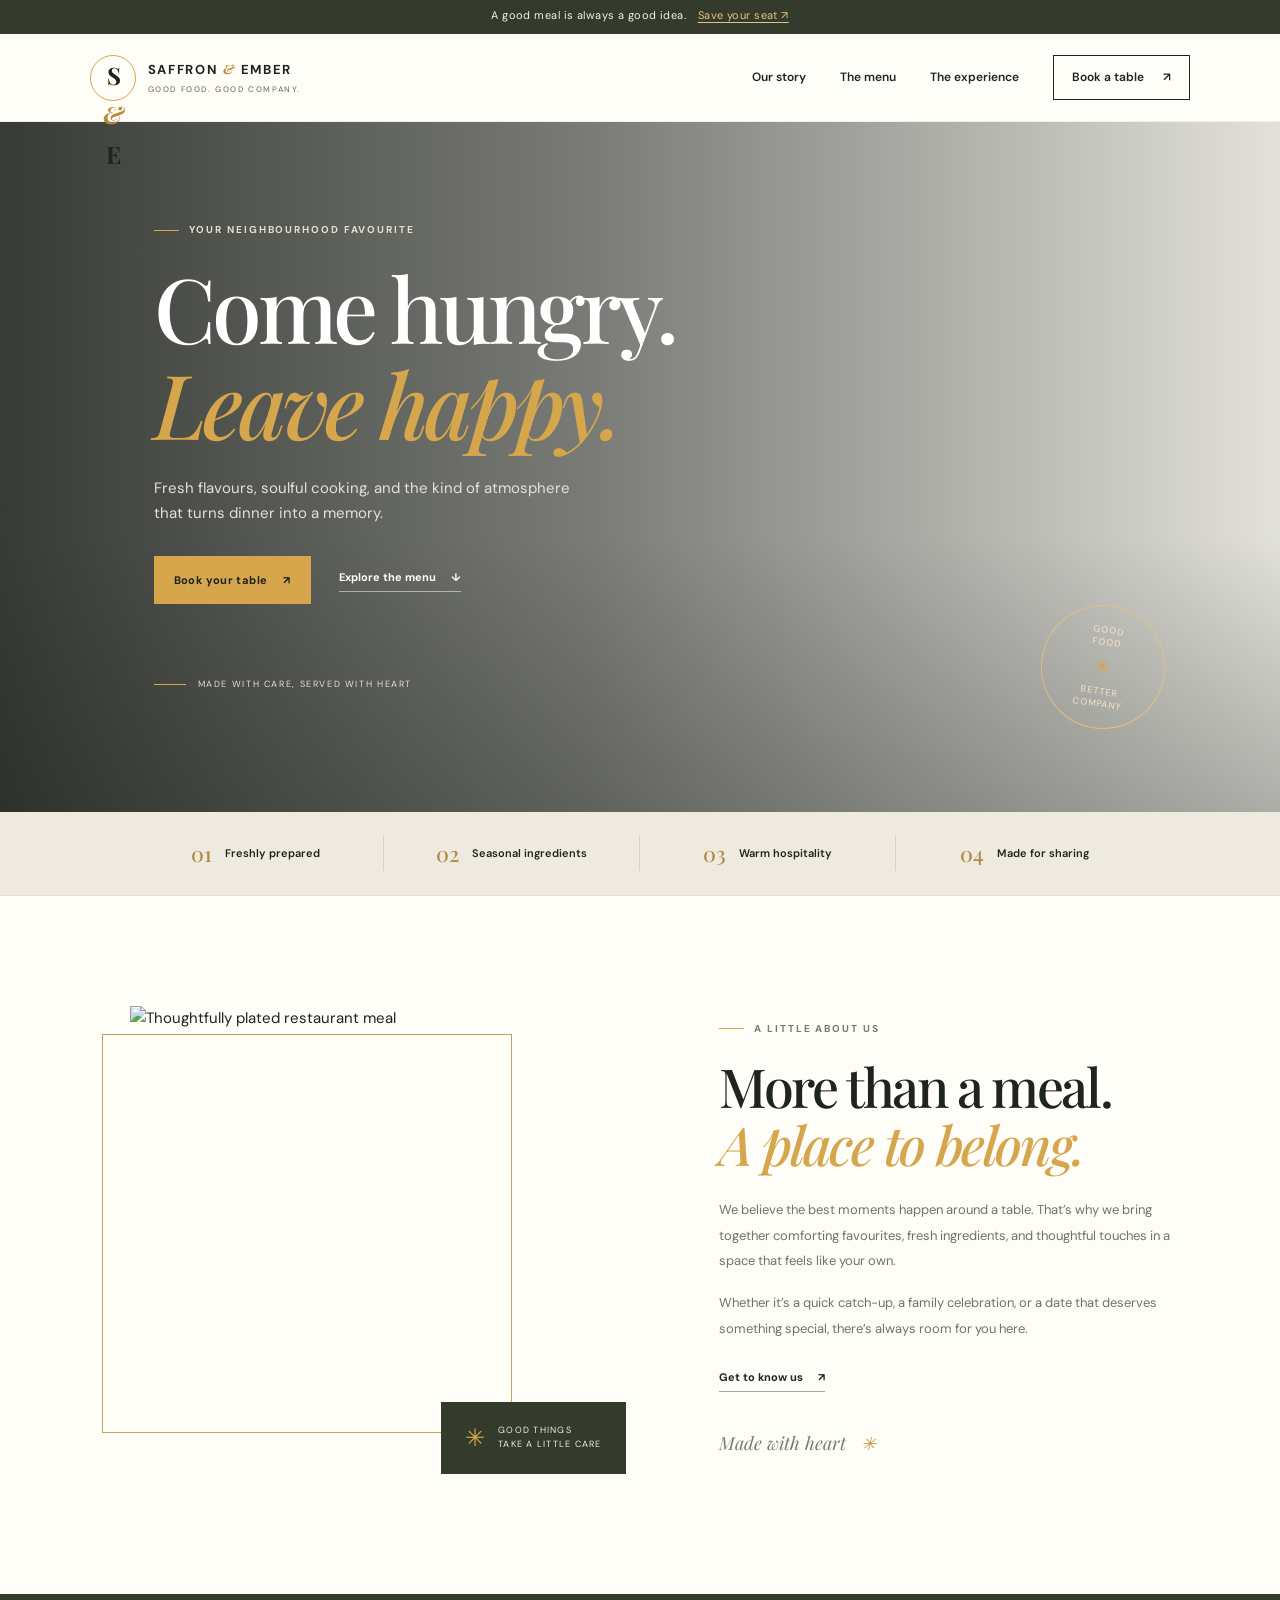
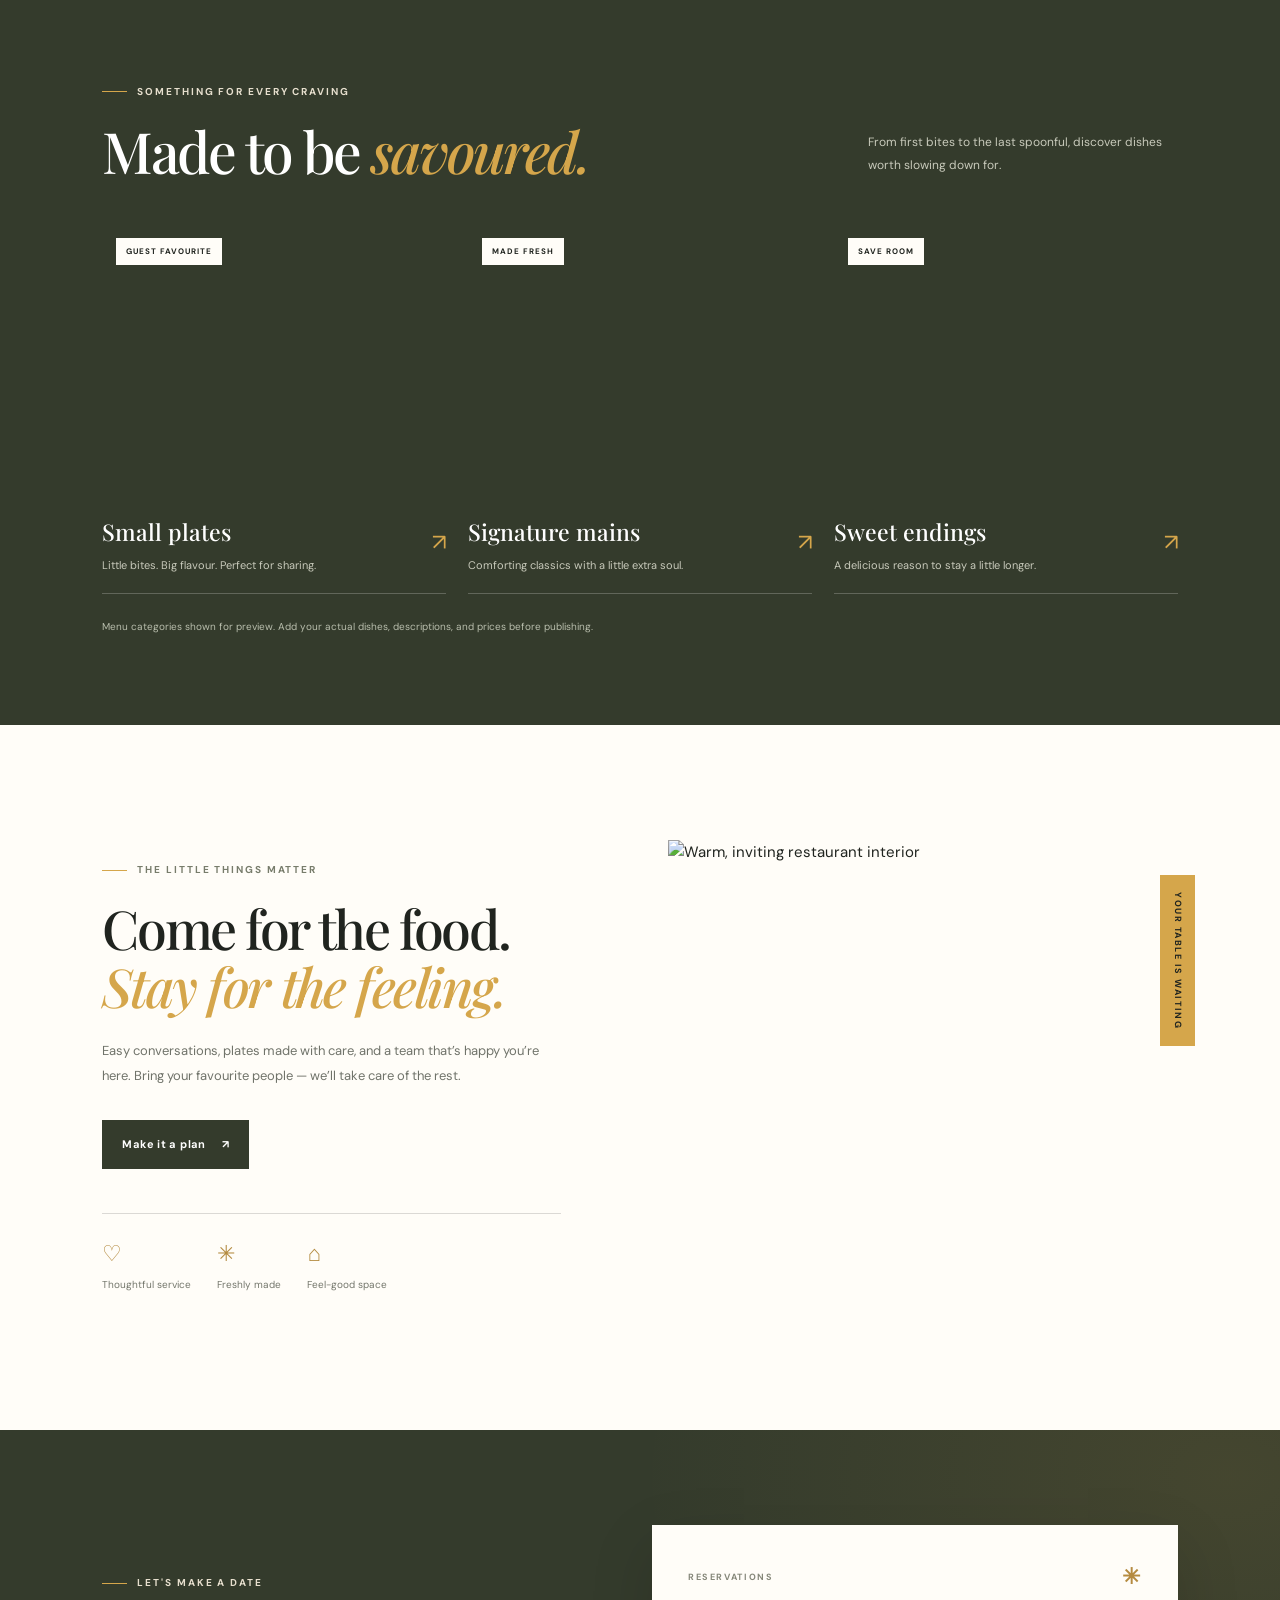
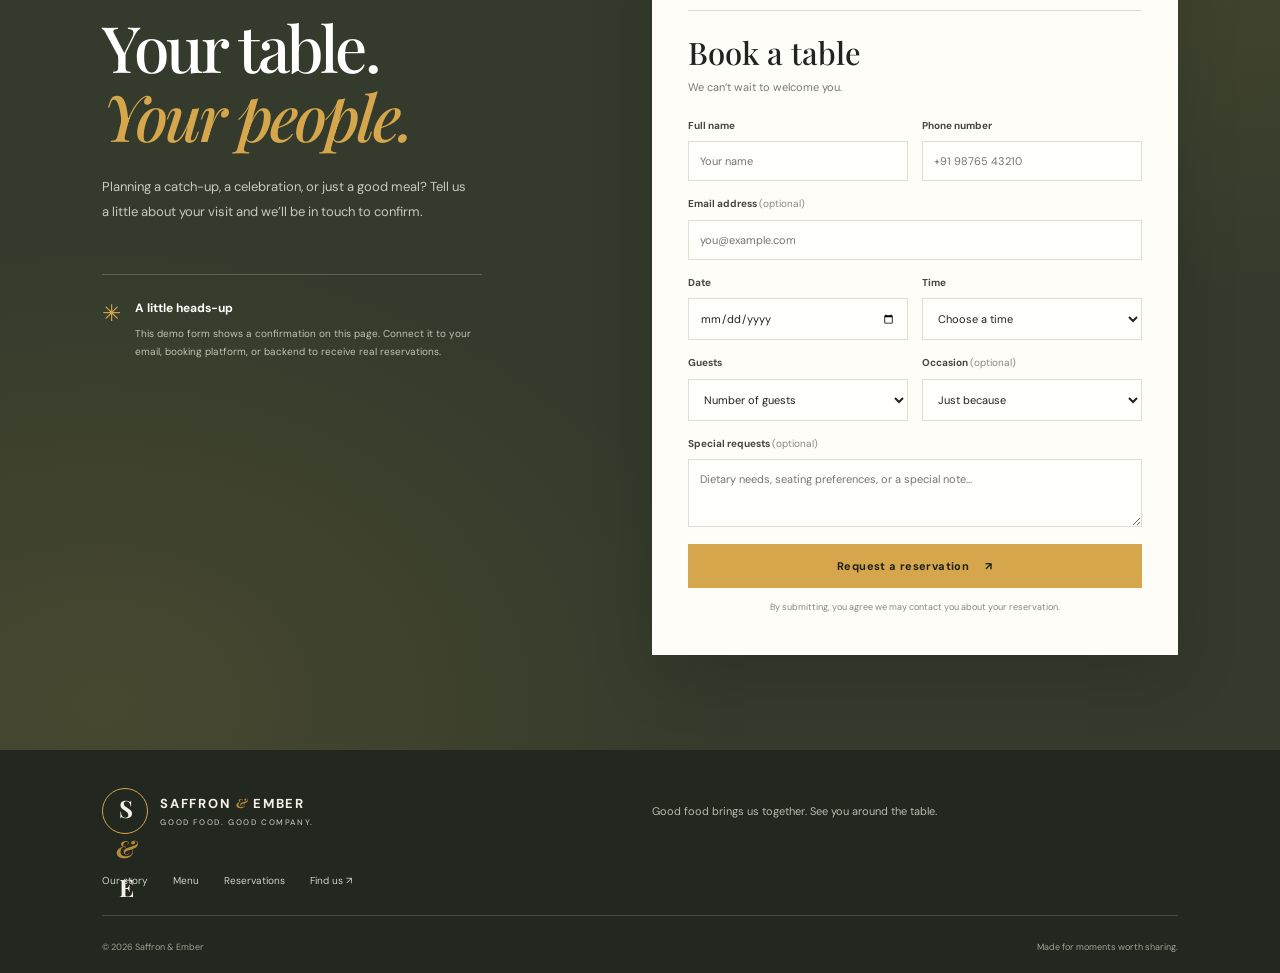
==== index.html @ 8d6b80ed "Restaurant-Website" ====
<!DOCTYPE html>
<html lang="en">
<head>
  <meta charset="UTF-8" />
  <meta name="viewport" content="width=device-width, initial-scale=1.0" />
  <meta name="description" content="Discover memorable food, warm hospitality, and book your table at Saffron & Ember." />
  <title>Saffron & Ember | Good Food, Good Company</title>
  <link rel="preconnect" href="https://fonts.googleapis.com">
  <link rel="preconnect" href="https://fonts.gstatic.com" crossorigin>
  <link href="https://fonts.googleapis.com/css2?family=DM+Sans:wght@400;500;600;700&family=Playfair+Display:wght@500;600;700&display=swap" rel="stylesheet">
  <link rel="stylesheet" href="style.css" />
  <script src="script.js" defer></script>
</head>
<body>
  <div class="announcement">A good meal is always a good idea. <a href="#booking">Save your seat <span aria-hidden="true">↗</span></a></div>
  <header class="site-header">
    <a class="brand" href="#home" aria-label="Saffron and Ember home"><span class="brand-mark">S<span>&</span>E</span><span class="brand-name">SAFFRON <i>&</i> EMBER<small>GOOD FOOD. GOOD COMPANY.</small></span></a>
    <button class="menu-toggle" id="menuToggle" aria-label="Open navigation" aria-expanded="false"><span></span><span></span></button>
    <nav class="nav" id="mainNav"><a href="#story">Our story</a><a href="#menu">The menu</a><a href="#experience">The experience</a><a class="nav-cta" href="#booking">Book a table <span>↗</span></a></nav>
  </header>

  <main>
    <section class="hero" id="home">
      <div class="hero-photo" role="img" aria-label="A beautifully set restaurant table with warm ambient lighting"></div>
      <div class="hero-shade"></div>
      <div class="hero-content">
        <p class="eyebrow light"><span></span> YOUR NEIGHBOURHOOD FAVOURITE</p>
        <h1>Come hungry.<br><em>Leave happy.</em></h1>
        <p class="hero-copy">Fresh flavours, soulful cooking, and the kind of atmosphere that turns dinner into a memory.</p>
        <div class="hero-actions"><a class="button button-gold" href="#booking">Book your table <span>↗</span></a><a class="text-link light-link" href="#menu">Explore the menu <span>↓</span></a></div>
        <div class="hero-note"><span class="note-line"></span><span>MADE WITH CARE, SERVED WITH HEART</span></div>
      </div>
      <div class="hero-stamp"><span>GOOD<br>FOOD</span><b>✳</b><span>BETTER<br>COMPANY</span></div>
    </section>

    <section class="trust-strip" aria-label="Restaurant highlights"><div><strong>01</strong><span>Freshly prepared</span></div><div><strong>02</strong><span>Seasonal ingredients</span></div><div><strong>03</strong><span>Warm hospitality</span></div><div><strong>04</strong><span>Made for sharing</span></div></section>

    <section class="story section-wrap" id="story">
      <div class="story-image-wrap"><img class="story-image" src="https://images.unsplash.com/photo-1414235077428-338989a2e8c0?auto=format&fit=crop&w=1100&q=85" alt="Thoughtfully plated restaurant meal" loading="lazy"><div class="image-caption"><span class="caption-icon">✳</span><span>GOOD THINGS<br>TAKE A LITTLE CARE</span></div></div>
      <div class="story-copy"><p class="eyebrow"><span></span> A LITTLE ABOUT US</p><h2>More than a meal.<br><em>A place to belong.</em></h2><p>We believe the best moments happen around a table. That’s why we bring together comforting favourites, fresh ingredients, and thoughtful touches in a space that feels like your own.</p><p>Whether it’s a quick catch-up, a family celebration, or a date that deserves something special, there’s always room for you here.</p><a class="text-link dark-link" href="#experience">Get to know us <span>↗</span></a><div class="signature">Made with heart <span>✳</span></div></div>
    </section>

    <section class="menu-section" id="menu"><div class="section-wrap"><div class="section-heading"><div><p class="eyebrow light"><span></span> SOMETHING FOR EVERY CRAVING</p><h2>Made to be <em>savoured.</em></h2></div><p>From first bites to the last spoonful, discover dishes worth slowing down for.</p></div>
      <div class="menu-grid">
        <article class="menu-card"><div class="menu-photo photo-one"><span class="dish-tag">GUEST FAVOURITE</span></div><div class="menu-info"><div><h3>Small plates</h3><p>Little bites. Big flavour. Perfect for sharing.</p></div><span class="menu-arrow">↗</span></div></article>
        <article class="menu-card"><div class="menu-photo photo-two"><span class="dish-tag">MADE FRESH</span></div><div class="menu-info"><div><h3>Signature mains</h3><p>Comforting classics with a little extra soul.</p></div><span class="menu-arrow">↗</span></div></article>
        <article class="menu-card"><div class="menu-photo photo-three"><span class="dish-tag">SAVE ROOM</span></div><div class="menu-info"><div><h3>Sweet endings</h3><p>A delicious reason to stay a little longer.</p></div><span class="menu-arrow">↗</span></div></article>
      </div><p class="menu-disclaimer">Menu categories shown for preview. Add your actual dishes, descriptions, and prices before publishing.</p>
    </div></section>

    <section class="experience section-wrap" id="experience"><div class="experience-copy"><p class="eyebrow"><span></span> THE LITTLE THINGS MATTER</p><h2>Come for the food.<br><em>Stay for the feeling.</em></h2><p>Easy conversations, plates made with care, and a team that’s happy you’re here. Bring your favourite people — we’ll take care of the rest.</p><a class="button button-dark" href="#booking">Make it a plan <span>↗</span></a><div class="experience-stats"><div><strong>♡</strong><span>Thoughtful service</span></div><div><strong>✳</strong><span>Freshly made</span></div><div><strong>⌂</strong><span>Feel-good space</span></div></div></div><div class="experience-image"><img src="https://images.unsplash.com/photo-1517248135467-4c7edcad34c4?auto=format&fit=crop&w=1100&q=85" alt="Warm, inviting restaurant interior" loading="lazy"><div class="vertical-label">YOUR TABLE IS WAITING</div></div></section>

    <section class="booking-section" id="booking"><div class="booking-bg"></div><div class="booking-layout section-wrap"><div class="booking-intro"><p class="eyebrow light"><span></span> LET'S MAKE A DATE</p><h2>Your table.<br><em>Your people.</em></h2><p>Planning a catch-up, a celebration, or just a good meal? Tell us a little about your visit and we’ll be in touch to confirm.</p><div class="booking-detail"><span class="detail-icon">✳</span><div><strong>A little heads-up</strong><p>This demo form shows a confirmation on this page. Connect it to your email, booking platform, or backend to receive real reservations.</p></div></div></div>
      <form class="booking-form" id="bookingForm">
        <div class="form-heading"><span>RESERVATIONS</span><span class="form-star">✳</span></div>
        <h3>Book a table</h3><p class="form-subtitle">We can’t wait to welcome you.</p>
        <div class="form-row"><label>Full name<input type="text" name="name" placeholder="Your name" autocomplete="name" required></label><label>Phone number<input type="tel" name="phone" placeholder="+91 98765 43210" autocomplete="tel" pattern="[+0-9()\-\s]{8,18}" required></label></div>
        <label>Email address <span class="optional">(optional)</span><input type="email" name="email" placeholder="you@example.com" autocomplete="email"></label>
        <div class="form-row"><label>Date<input type="date" id="bookingDate" name="date" required></label><label>Time<select name="time" required><option value="">Choose a time</option><option>12:00 PM</option><option>12:30 PM</option><option>1:00 PM</option><option>1:30 PM</option><option>2:00 PM</option><option>6:00 PM</option><option>6:30 PM</option><option>7:00 PM</option><option>7:30 PM</option><option>8:00 PM</option><option>8:30 PM</option><option>9:00 PM</option></select></label></div>
        <div class="form-row"><label>Guests<select name="guests" required><option value="">Number of guests</option><option>1 guest</option><option>2 guests</option><option>3 guests</option><option>4 guests</option><option>5 guests</option><option>6 guests</option><option>7+ guests</option></select></label><label>Occasion <span class="optional">(optional)</span><select name="occasion"><option value="">Just because</option><option>Birthday</option><option>Anniversary</option><option>Family gathering</option><option>Business meal</option><option>Other celebration</option></select></label></div>
        <label>Special requests <span class="optional">(optional)</span><textarea name="requests" rows="3" placeholder="Dietary needs, seating preferences, or a special note..."></textarea></label>
        <button class="button button-gold submit-button" type="submit">Request a reservation <span>↗</span></button><p class="privacy-note">By submitting, you agree we may contact you about your reservation.</p><div class="form-message" id="formMessage" role="status" aria-live="polite"></div>
      </form>
    </div></section>
  </main>
  <footer class="footer"><a class="brand footer-brand" href="#home"><span class="brand-mark">S<span>&</span>E</span><span class="brand-name">SAFFRON <i>&</i> EMBER<small>GOOD FOOD. GOOD COMPANY.</small></span></a><p>Good food brings us together. See you around the table.</p><div class="footer-links"><a href="#story">Our story</a><a href="#menu">Menu</a><a href="#booking">Reservations</a><a href="https://www.google.com/maps" target="_blank" rel="noreferrer">Find us ↗</a></div><div class="footer-bottom"><span>© <span id="year"></span> Saffron & Ember</span><span>Made for moments worth sharing.</span></div></footer>
</body>
</html>
---- style.css ----
:root{--ink:#20241f;--cream:#f6f2e9;--paper:#fffdf8;--gold:#d5a64b;--olive:#343b2c;--muted:#77796f;--line:rgba(32,36,31,.16);--serif:'Playfair Display',Georgia,serif;--sans:'DM Sans',Arial,sans-serif}*{box-sizing:border-box}html{scroll-behavior:smooth;scroll-padding-top:90px}body{margin:0;background:var(--paper);color:var(--ink);font-family:var(--sans);font-size:15px;line-height:1.65}a{color:inherit;text-decoration:none}.announcement{min-height:34px;background:var(--olive);color:#f7f0df;text-align:center;font-size:11px;letter-spacing:.04em;padding:6px 16px}.announcement a{color:#e6c47d;margin-left:8px;text-decoration:underline;text-underline-offset:3px}.site-header{height:88px;padding:0 7%;display:flex;align-items:center;justify-content:space-between;background:var(--paper);position:sticky;top:0;z-index:10;border-bottom:1px solid rgba(0,0,0,.05)}.brand{display:flex;align-items:center;gap:12px}.brand-mark{font-family:var(--serif);font-size:24px;font-weight:700;letter-spacing:-2px;border:1px solid var(--gold);width:46px;height:46px;border-radius:50%;display:grid;place-items:center}.brand-mark span{color:#b58a3b;font-style:italic}.brand-name{font-size:13px;font-weight:700;letter-spacing:.13em;line-height:1.3}.brand-name i{color:#b58a3b;font-family:var(--serif)}.brand-name small{display:block;font-size:8px;font-weight:500;letter-spacing:.2em;margin-top:5px;color:var(--muted)}.nav{display:flex;align-items:center;gap:34px;font-size:12px;font-weight:600}.nav>a:not(.nav-cta){transition:color .2s}.nav>a:not(.nav-cta):hover{color:#a4772e}.nav-cta{padding:12px 18px;border:1px solid var(--ink)}.nav-cta span,.button span{margin-left:16px}.menu-toggle{display:none}.hero{height:min(690px,76vw);min-height:570px;position:relative;overflow:hidden;color:#fff}.hero-photo,.hero-shade{position:absolute;inset:0}.hero-photo{background:url('https://images.unsplash.com/photo-1514933651103-005eec06c04b?auto=format&fit=crop&w=2200&q=90') center 54%/cover;transform:scale(1.02)}.hero-shade{background:linear-gradient(90deg,rgba(17,21,16,.84) 0%,rgba(17,21,16,.56) 46%,rgba(17,21,16,.12) 100%),linear-gradient(0deg,rgba(17,21,16,.25),transparent 40%)}.hero-content{position:relative;z-index:1;padding:100px 0 0 12%;max-width:760px}.eyebrow{display:flex;align-items:center;gap:10px;font-size:10px;font-weight:700;letter-spacing:.19em;color:#777c6b;margin:0 0 20px}.eyebrow>span{width:25px;height:1px;background:var(--gold);display:inline-block}.eyebrow.light{color:#e7dfce}.hero h1,.section-heading h2,.story h2,.experience h2,.booking-intro h2{font-family:var(--serif);font-weight:500;letter-spacing:-.045em;line-height:1.08;margin:0}.hero h1{font-size:clamp(58px,7vw,94px)}h1 em,h2 em{font-weight:500;color:var(--gold)}.hero-copy{max-width:430px;color:#e3e1d8;font-size:15px;margin:24px 0 30px}.hero-actions{display:flex;align-items:center;gap:28px}.button{display:inline-flex;align-items:center;justify-content:center;padding:15px 20px;font-family:var(--sans);font-weight:700;font-size:11px;letter-spacing:.035em;border:0;cursor:pointer;transition:transform .2s,background .2s}.button:hover{transform:translateY(-2px)}.button-gold{background:var(--gold);color:#1d2119}.button-gold:hover{background:#e4b85d}.text-link{font-size:11px;font-weight:700;border-bottom:1px solid;padding-bottom:5px}.light-link{color:#fff;border-color:rgba(255,255,255,.5)}.dark-link{border-color:#a8a99e}.text-link span{margin-left:12px}.hero-note{display:flex;align-items:center;gap:12px;position:absolute;top:555px;font-size:9px;letter-spacing:.18em;color:#e7dfce}.note-line{width:32px;height:1px;background:var(--gold)}.hero-stamp{position:absolute;right:9%;bottom:12%;width:124px;height:124px;border:1px solid rgba(229,195,125,.8);border-radius:50%;display:flex;flex-direction:column;align-items:center;justify-content:center;text-align:center;font-size:9px;line-height:1.4;letter-spacing:.13em;transform:rotate(9deg);color:#f4e5c4}.hero-stamp b{font-size:20px;color:var(--gold);font-weight:400;margin:4px}.trust-strip{display:grid;grid-template-columns:repeat(4,1fr);padding:24px 10%;background:#eeeadf;border-bottom:1px solid #e4dfd2}.trust-strip div{display:flex;align-items:center;justify-content:center;gap:13px;border-right:1px solid #d8d2c5}.trust-strip div:last-child{border:0}.trust-strip strong{font-family:var(--serif);font-size:21px;color:#b18a43;font-weight:500}.trust-strip span{font-size:11px;font-weight:600}.section-wrap{width:min(1120px,84%);margin:0 auto}.story{display:grid;grid-template-columns:1fr .9fr;gap:10%;align-items:center;padding-top:110px;padding-bottom:120px}.story-image-wrap{position:relative;padding:0 0 28px 28px}.story-image-wrap:before{content:"";position:absolute;left:0;top:28px;width:80%;height:85%;border:1px solid #c4a05d;z-index:0}.story-image{display:block;width:100%;height:440px;object-fit:cover;position:relative;z-index:1}.image-caption{position:absolute;z-index:2;bottom:0;right:-14px;background:var(--olive);color:#f5ecd9;padding:18px 24px;display:flex;align-items:center;gap:12px;font-size:9px;letter-spacing:.14em;line-height:1.5}.caption-icon{font-size:24px;color:var(--gold)}.story h2,.experience h2{font-size:clamp(38px,4.2vw,56px);margin-bottom:24px}.story-copy>p:not(.eyebrow),.experience-copy>p:not(.eyebrow){color:#70736a;font-size:13px;line-height:1.95;margin-bottom:17px}.story-copy .text-link{display:inline-block;margin-top:10px}.signature{margin-top:37px;font-family:var(--serif);font-style:italic;font-size:18px;color:#777b6c}.signature span{color:#c29a4c;margin-left:10px}.menu-section{background:var(--olive);color:#fff;padding:90px 0 80px}.section-heading{display:flex;justify-content:space-between;align-items:flex-end;gap:40px;margin-bottom:42px}.section-heading h2{font-size:clamp(38px,4.5vw,57px)}.section-heading>p{max-width:310px;color:#c8cabb;font-size:12px;line-height:1.9;margin:0 0 5px}.menu-grid{display:grid;grid-template-columns:repeat(3,1fr);gap:22px}.menu-card{min-width:0}.menu-photo{height:270px;position:relative;background-size:cover;background-position:center;transition:background-size .3s}.photo-one{background-image:url('https://images.unsplash.com/photo-1541014741259-de529411b96a?auto=format&fit=crop&w=850&q=85')}.photo-two{background-image:url('https://images.unsplash.com/photo-1547592180-85f173990554?auto=format&fit=crop&w=850&q=85')}.photo-three{background-image:url('https://images.unsplash.com/photo-1563805042-7684c019e1cb?auto=format&fit=crop&w=850&q=85')}.dish-tag{position:absolute;left:14px;top:14px;background:var(--paper);color:var(--ink);font-size:8px;letter-spacing:.12em;font-weight:700;padding:7px 10px}.menu-info{padding:19px 0;border-bottom:1px solid rgba(255,255,255,.22);display:flex;justify-content:space-between;align-items:center}.menu-info h3{font-family:var(--serif);font-size:23px;font-weight:500;margin:0 0 5px}.menu-info p{color:#c8cabb;font-size:11px;margin:0}.menu-arrow{font-size:23px;color:var(--gold)}.menu-disclaimer{font-size:10px;color:#b9bead;margin-top:25px}.experience{display:grid;grid-template-columns:.9fr 1fr;gap:10%;align-items:center;padding-top:115px;padding-bottom:115px}.experience-copy h2{margin-bottom:23px}.button-dark{background:var(--olive);color:#fff;margin-top:15px}.button-dark:hover{background:#4b5540}.experience-stats{display:flex;gap:26px;margin-top:44px;padding-top:22px;border-top:1px solid var(--line)}.experience-stats div{display:flex;flex-direction:column;gap:5px}.experience-stats strong{font-size:22px;color:#b48b40;font-weight:400}.experience-stats span{font-size:10px;color:#74776c}.experience-image{position:relative}.experience-image img{display:block;width:100%;height:475px;object-fit:cover}.vertical-label{position:absolute;right:-17px;top:35px;writing-mode:vertical-rl;background:var(--gold);padding:17px 10px;font-size:9px;letter-spacing:.17em;font-weight:700}.booking-section{position:relative;background:var(--olive);color:#fff;padding:95px 0;overflow:hidden}.booking-bg{position:absolute;inset:0;background:radial-gradient(ellipse at 8% 95%,rgba(213,166,75,.12),transparent 38%),radial-gradient(ellipse at 96% 5%,rgba(213,166,75,.1),transparent 34%)}.booking-layout{position:relative;display:grid;grid-template-columns:.8fr 1fr;gap:12%;align-items:start}.booking-intro{padding-top:50px}.booking-intro h2{font-size:clamp(44px,5vw,64px);margin-bottom:25px}.booking-intro>p:not(.eyebrow){font-size:13px;color:#c8cabb;line-height:1.9;max-width:370px}.booking-detail{display:flex;gap:14px;margin-top:50px;padding-top:20px;border-top:1px solid rgba(255,255,255,.2);max-width:380px}.detail-icon{color:var(--gold);font-size:23px}.booking-detail strong{font-size:12px}.booking-detail p{font-size:10px;line-height:1.8;color:#bfc3b3;margin:5px 0}.booking-form{background:var(--paper);color:var(--ink);padding:34px 36px 28px;box-shadow:0 22px 60px rgba(0,0,0,.13)}.form-heading{display:flex;align-items:center;justify-content:space-between;font-size:9px;font-weight:700;letter-spacing:.18em;color:#858779;border-bottom:1px solid var(--line);padding-bottom:14px}.form-star{color:#b58b40;font-size:22px}.booking-form h3{font-family:var(--serif);font-size:31px;font-weight:500;margin:16px 0 0}.form-subtitle{font-size:11px;color:var(--muted);margin:0 0 22px}.booking-form label{display:block;font-size:10px;font-weight:700;margin-bottom:15px;color:#45483e}.booking-form input,.booking-form select,.booking-form textarea{display:block;width:100%;margin-top:7px;border:1px solid #deded3;background:#fffefa;border-radius:0;padding:12px 11px;font-family:var(--sans);font-size:11px;color:var(--ink);outline:none;transition:border .2s}.booking-form input:focus,.booking-form select:focus,.booking-form textarea:focus{border-color:#b58b40}.booking-form textarea{resize:vertical}.form-row{display:grid;grid-template-columns:1fr 1fr;gap:14px}.optional{font-weight:400;color:#898b80}.submit-button{width:100%;margin-top:2px}.privacy-note{font-size:9px;color:#858779;text-align:center;margin:12px 0 0}.form-message{font-size:11px;line-height:1.6;margin-top:12px}.form-message.success{color:#2f6d42;background:#eaf4e8;padding:12px}.form-message.error{color:#8d3229}.footer{background:#22271f;color:#f6f2e9;padding:38px 8% 18px;display:grid;grid-template-columns:1fr 1fr;gap:24px;align-items:center}.footer-brand .brand-name small{color:#b9bcaf}.footer p{font-size:11px;color:#b9bcaf}.footer-links{grid-column:1/-1;display:flex;gap:25px;border-bottom:1px solid rgba(255,255,255,.16);padding:15px 0 25px;font-size:10px;color:#d0d1c7}.footer-links a:hover{color:var(--gold)}.footer-bottom{grid-column:1/-1;display:flex;justify-content:space-between;color:#9fa394;font-size:9px}.footer-brand .brand-mark{color:#f6f2e9}
@media(max-width:850px){.site-header{padding:0 5%;height:76px}.nav{gap:17px}.nav-cta{padding:10px 12px}.hero-content{padding-left:8%;padding-top:105px}.hero-stamp{right:6%;width:100px;height:100px}.section-wrap{width:88%}.story{gap:7%;padding-top:80px;padding-bottom:85px}.story-image{height:370px}.menu-photo{height:210px}.experience{gap:7%;padding:85px 0}.experience-image img{height:410px}.booking-layout{gap:6%}.booking-form{padding:28px 24px}.trust-strip{padding:22px 5%}.trust-strip span{font-size:10px}}
@media(max-width:650px){.announcement{font-size:10px}.site-header{height:70px}.brand-mark{width:40px;height:40px;font-size:21px}.brand-name{font-size:11px}.menu-toggle{display:flex;flex-direction:column;gap:6px;border:0;background:none;padding:10px;z-index:12}.menu-toggle span{width:25px;height:1px;background:var(--ink);display:block}.nav{display:none;position:absolute;top:69px;left:0;right:0;background:var(--paper);padding:22px 6% 28px;flex-direction:column;align-items:stretch;gap:0;box-shadow:0 15px 25px rgba(0,0,0,.08)}.nav.open{display:flex}.nav>a{padding:14px 0;border-bottom:1px solid var(--line)}.nav .nav-cta{margin-top:12px;text-align:center;padding:13px}.hero{min-height:650px;height:80vh;max-height:790px}.hero-photo{background-position:59% center}.hero-shade{background:linear-gradient(90deg,rgba(17,21,16,.8),rgba(17,21,16,.26)),linear-gradient(0deg,rgba(17,21,16,.35),transparent)}.hero-content{padding:115px 7% 0}.hero h1{font-size:clamp(54px,13vw,76px)}.hero-copy{font-size:13px;max-width:330px}.hero-actions{align-items:flex-start;flex-direction:column;gap:20px}.hero-note{top:auto;bottom:-110px;font-size:8px}.hero-stamp{width:86px;height:86px;right:7%;bottom:6%;font-size:7px}.hero-stamp b{font-size:15px}.trust-strip{grid-template-columns:1fr 1fr;gap:0;padding:10px 5%}.trust-strip div{justify-content:flex-start;padding:14px 8px;border-bottom:1px solid #d8d2c5}.trust-strip div:nth-child(2){border-right:0}.trust-strip div:nth-child(3),.trust-strip div:nth-child(4){border-bottom:0}.trust-strip strong{font-size:18px}.story{grid-template-columns:1fr;gap:42px;padding-top:70px;padding-bottom:75px}.story-image-wrap{width:92%}.story-image{height:350px}.story h2,.experience h2{font-size:42px}.story-copy>p:not(.eyebrow){font-size:12px}.menu-section{padding:70px 0 55px}.section-heading{display:block;margin-bottom:30px}.section-heading h2{font-size:42px}.section-heading>p{margin-top:17px}.menu-grid{grid-template-columns:1fr;gap:28px}.menu-photo{height:270px}.menu-info h3{font-size:22px}.experience{grid-template-columns:1fr;gap:45px;padding:75px 0}.experience-image{width:93%;margin-left:auto}.experience-image img{height:360px}.experience-stats{gap:18px}.experience-stats span{font-size:9px}.booking-section{padding:65px 0}.booking-layout{grid-template-columns:1fr;gap:35px}.booking-intro{padding-top:0}.booking-intro h2{font-size:49px}.booking-intro>p:not(.eyebrow){font-size:12px}.booking-detail{margin-top:25px}.booking-form{padding:26px 20px}.form-row{gap:10px}.booking-form input,.booking-form select{padding:11px 8px;font-size:10px}.footer{grid-template-columns:1fr;padding:32px 6% 18px;gap:10px}.footer p{margin:4px 0 10px}.footer-links{grid-column:1;flex-wrap:wrap;gap:14px 22px}.footer-bottom{grid-column:1;gap:8px;flex-direction:column}.footer-bottom span:last-child{display:none}}
@media(prefers-reduced-motion:reduce){html{scroll-behavior:auto}*,*::before,*::after{transition:none!important}}
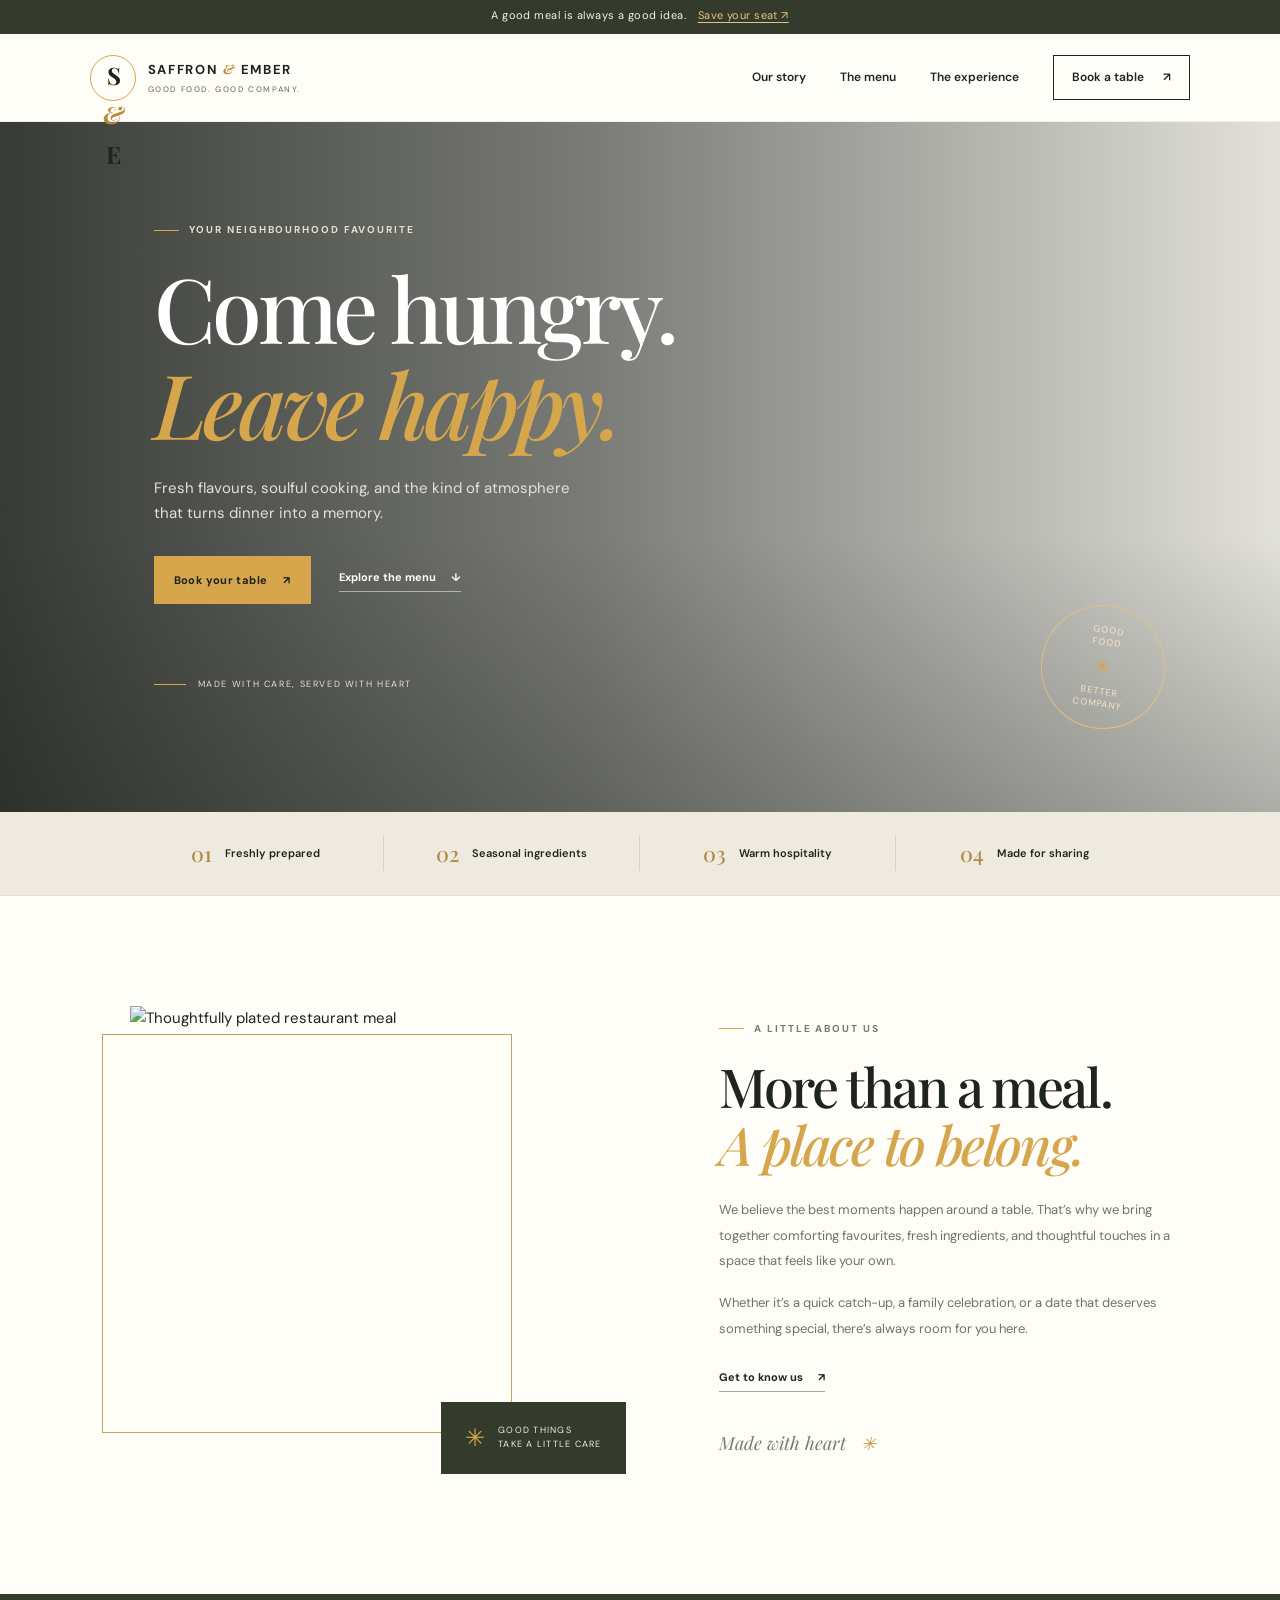
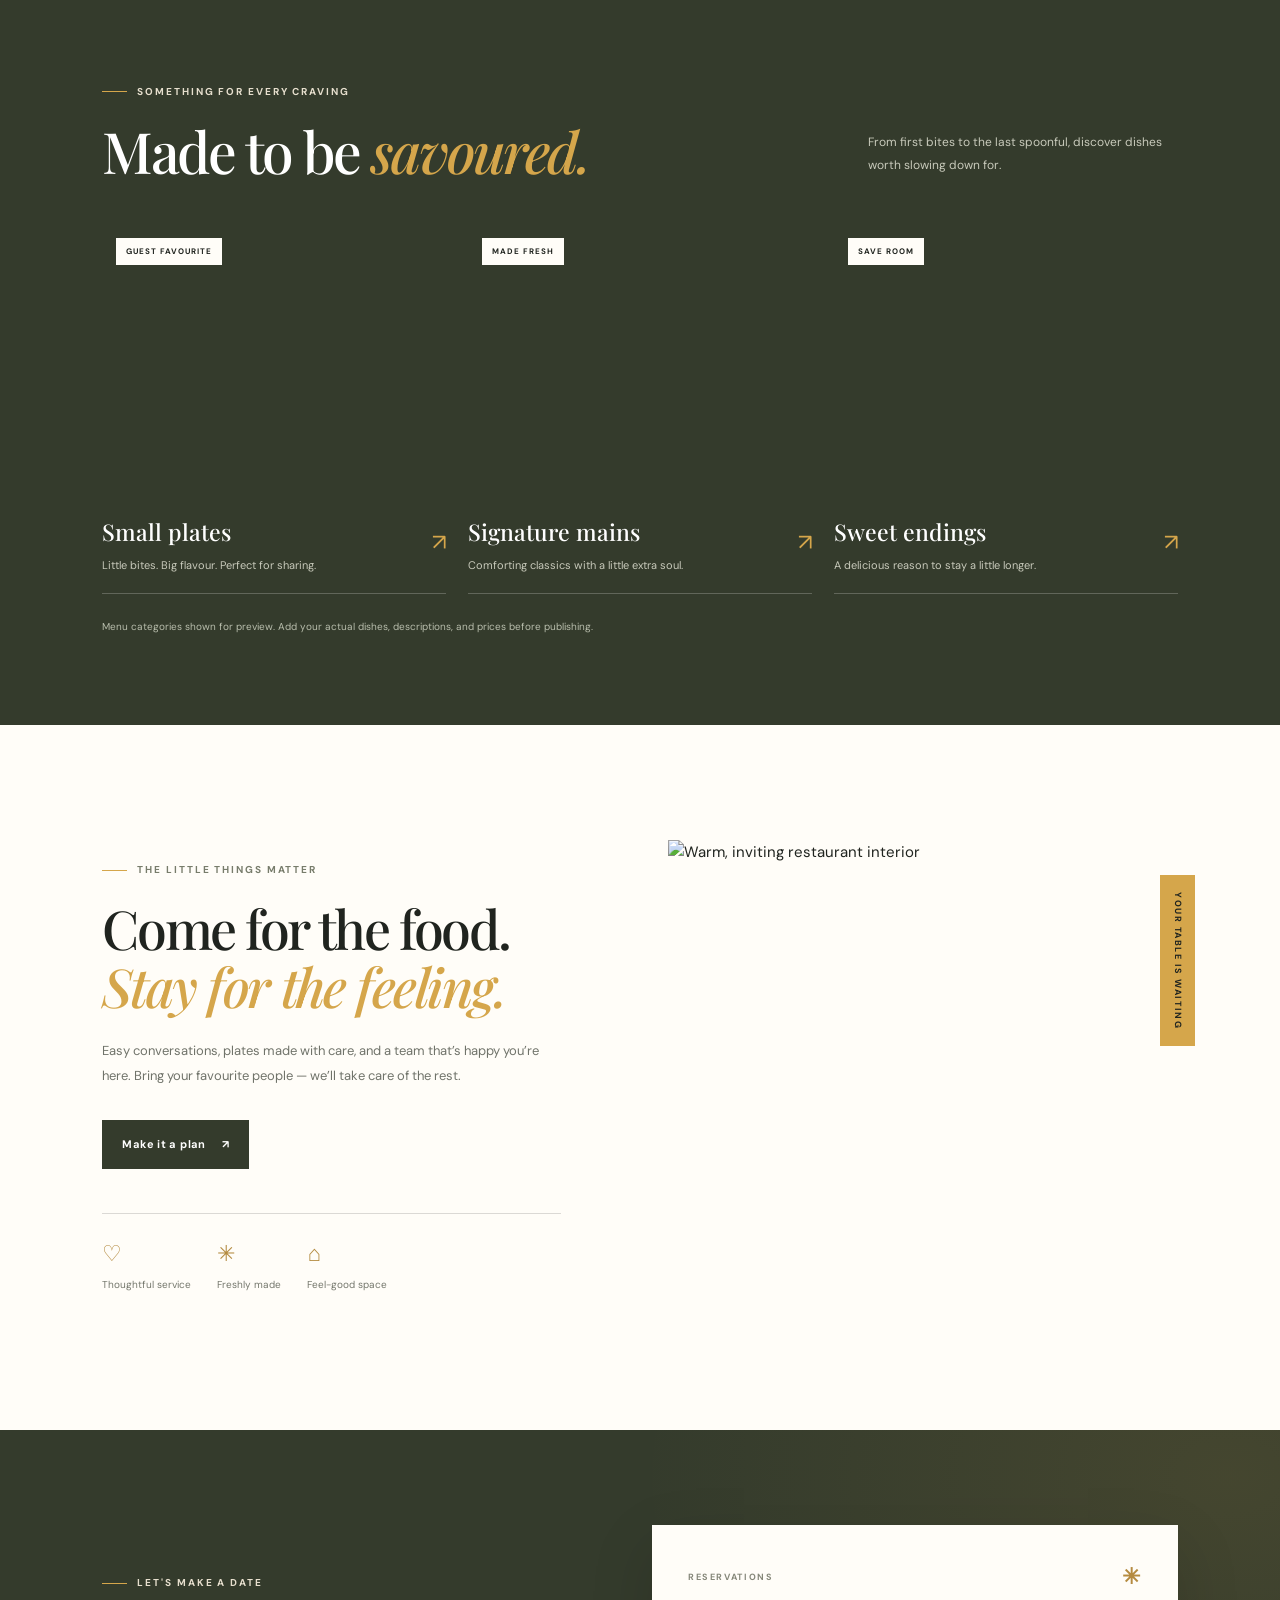
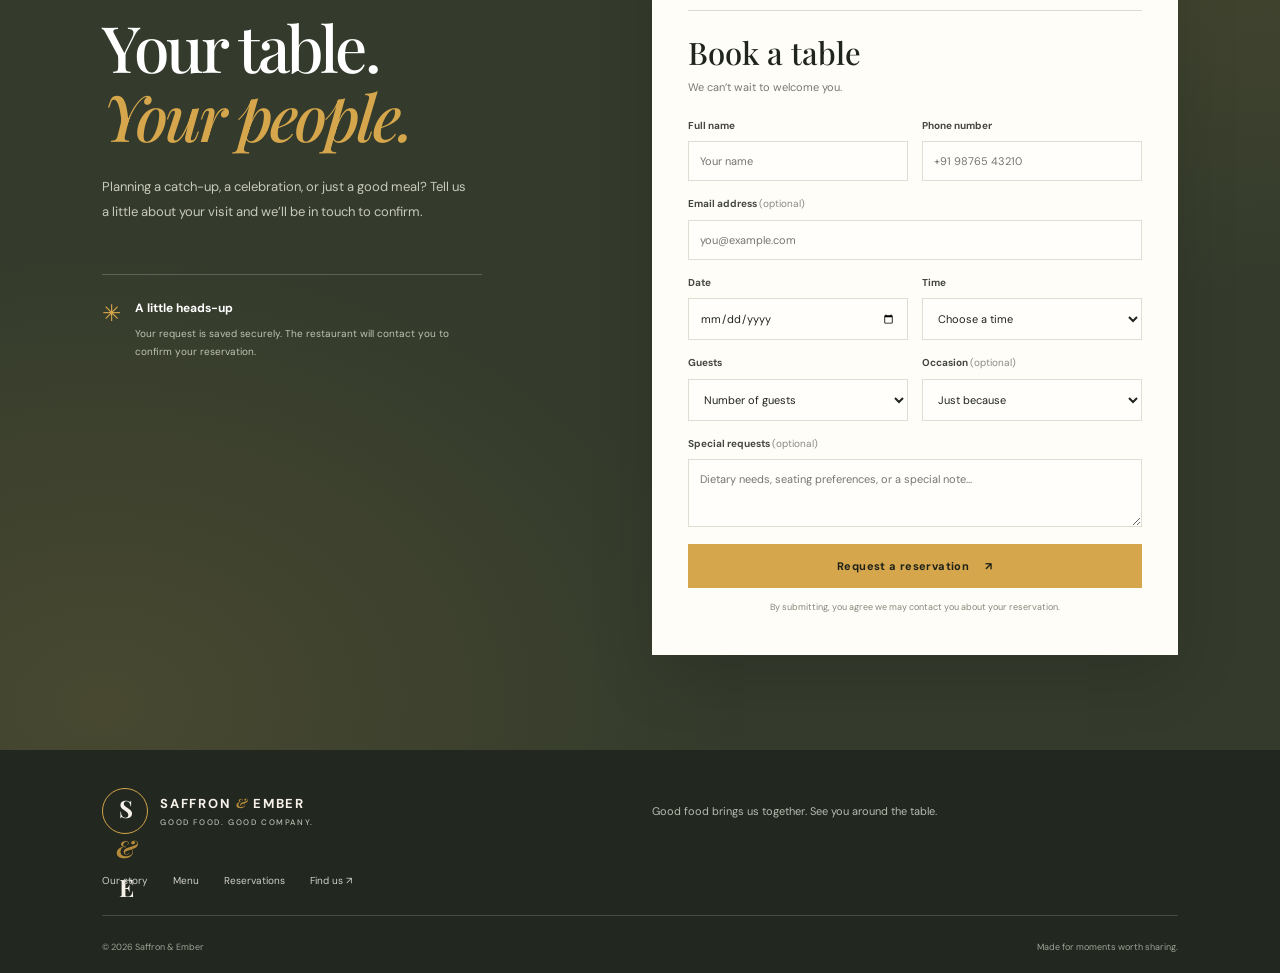
==== commit d0addc4f: "index.html" ====
--- a/index.html
+++ b/index.html
@@ -50,7 +50,7 @@
 
     <section class="experience section-wrap" id="experience"><div class="experience-copy"><p class="eyebrow"><span></span> THE LITTLE THINGS MATTER</p><h2>Come for the food.<br><em>Stay for the feeling.</em></h2><p>Easy conversations, plates made with care, and a team that’s happy you’re here. Bring your favourite people — we’ll take care of the rest.</p><a class="button button-dark" href="#booking">Make it a plan <span>↗</span></a><div class="experience-stats"><div><strong>♡</strong><span>Thoughtful service</span></div><div><strong>✳</strong><span>Freshly made</span></div><div><strong>⌂</strong><span>Feel-good space</span></div></div></div><div class="experience-image"><img src="https://images.unsplash.com/photo-1517248135467-4c7edcad34c4?auto=format&fit=crop&w=1100&q=85" alt="Warm, inviting restaurant interior" loading="lazy"><div class="vertical-label">YOUR TABLE IS WAITING</div></div></section>
 
-    <section class="booking-section" id="booking"><div class="booking-bg"></div><div class="booking-layout section-wrap"><div class="booking-intro"><p class="eyebrow light"><span></span> LET'S MAKE A DATE</p><h2>Your table.<br><em>Your people.</em></h2><p>Planning a catch-up, a celebration, or just a good meal? Tell us a little about your visit and we’ll be in touch to confirm.</p><div class="booking-detail"><span class="detail-icon">✳</span><div><strong>A little heads-up</strong><p>This demo form shows a confirmation on this page. Connect it to your email, booking platform, or backend to receive real reservations.</p></div></div></div>
+    <section class="booking-section" id="booking"><div class="booking-bg"></div><div class="booking-layout section-wrap"><div class="booking-intro"><p class="eyebrow light"><span></span> LET'S MAKE A DATE</p><h2>Your table.<br><em>Your people.</em></h2><p>Planning a catch-up, a celebration, or just a good meal? Tell us a little about your visit and we’ll be in touch to confirm.</p><div class="booking-detail"><span class="detail-icon">✳</span><div><strong>A little heads-up</strong><p>Your request is saved securely. The restaurant will contact you to confirm your reservation.</p></div></div></div>
       <form class="booking-form" id="bookingForm">
         <div class="form-heading"><span>RESERVATIONS</span><span class="form-star">✳</span></div>
         <h3>Book a table</h3><p class="form-subtitle">We can’t wait to welcome you.</p>
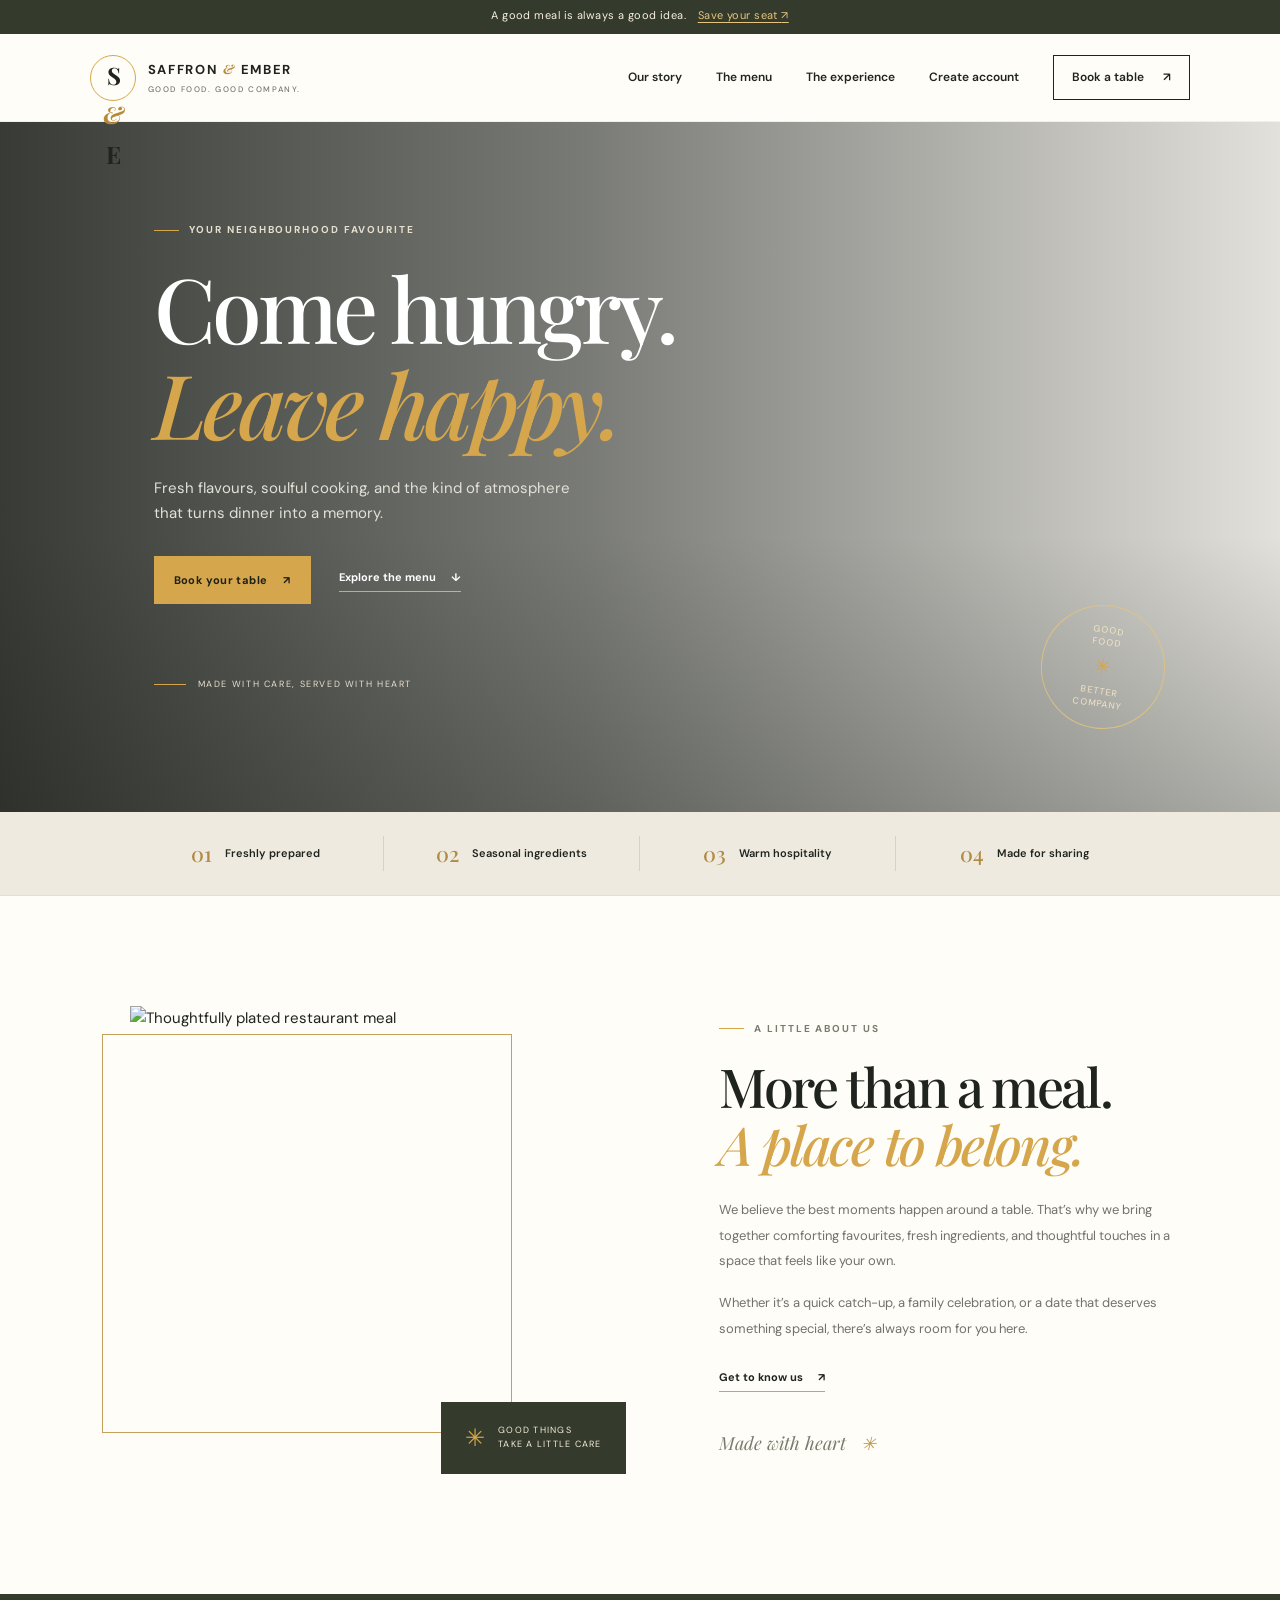
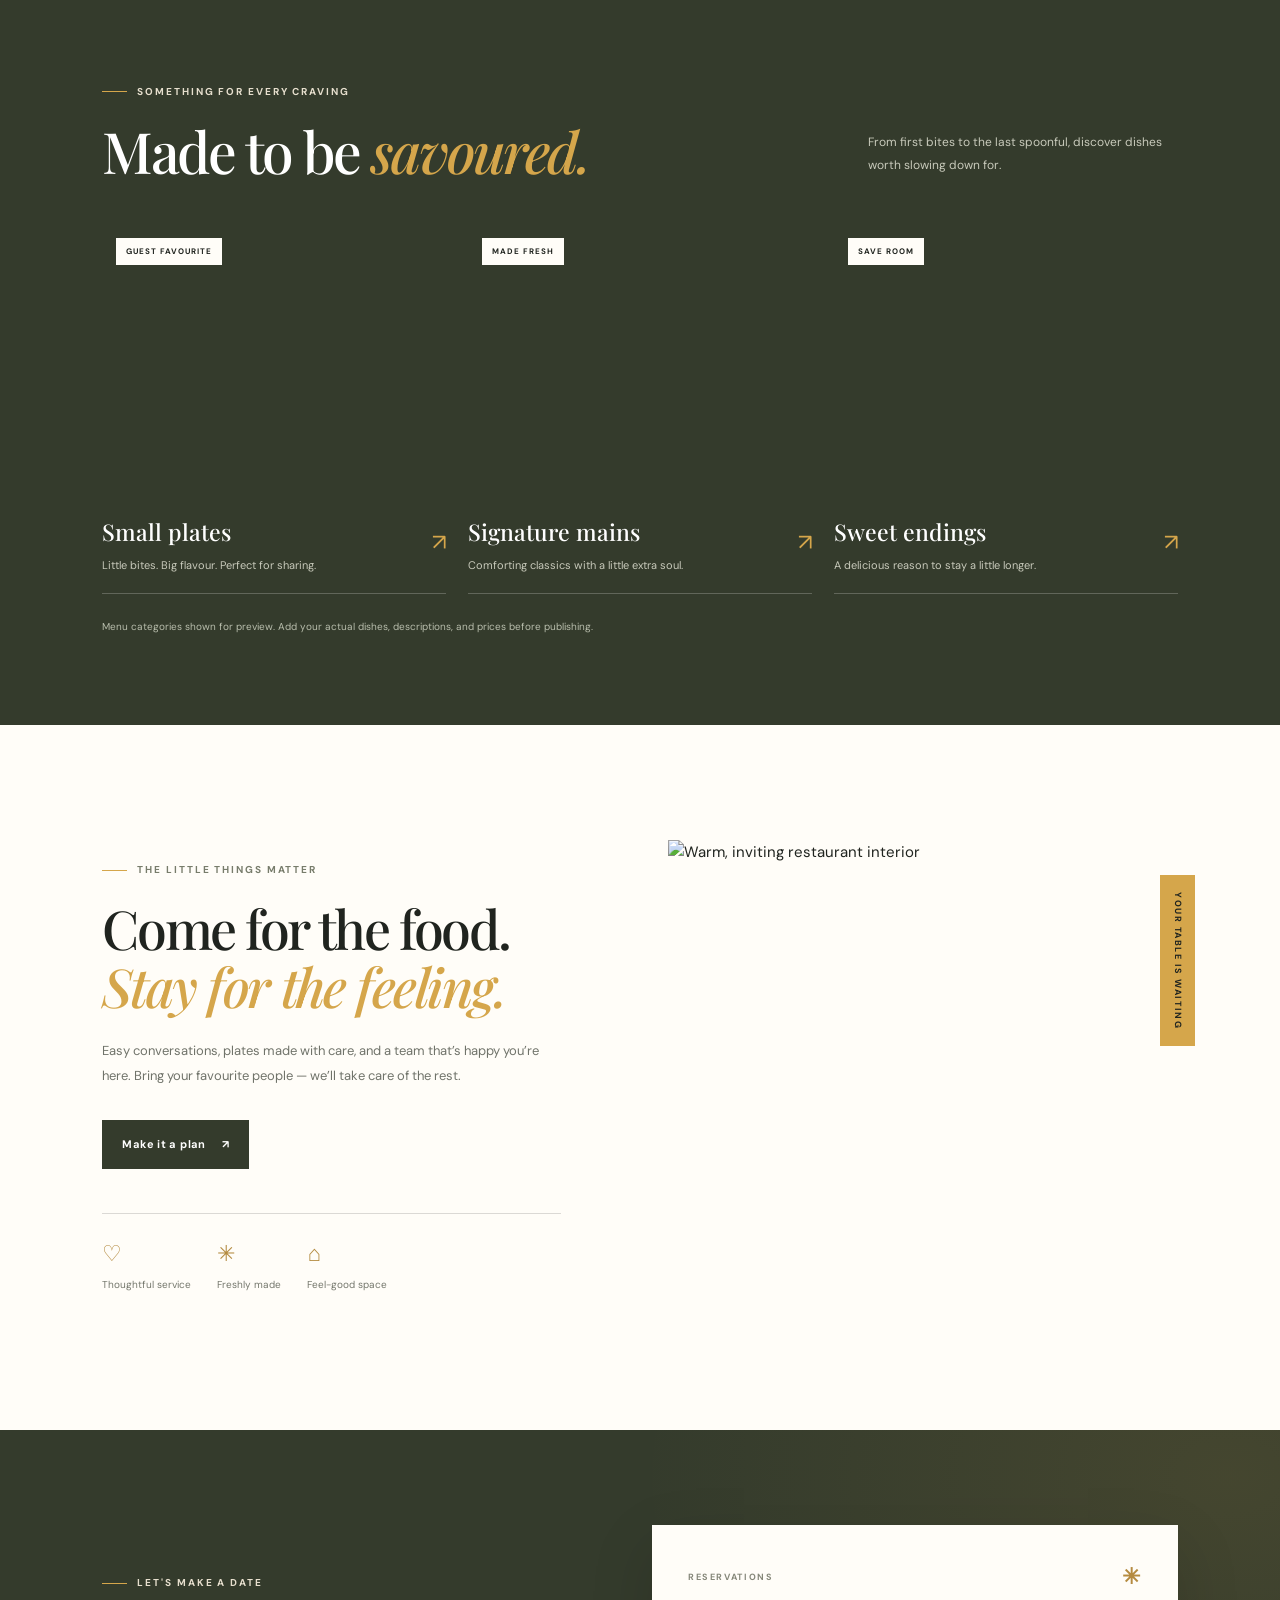
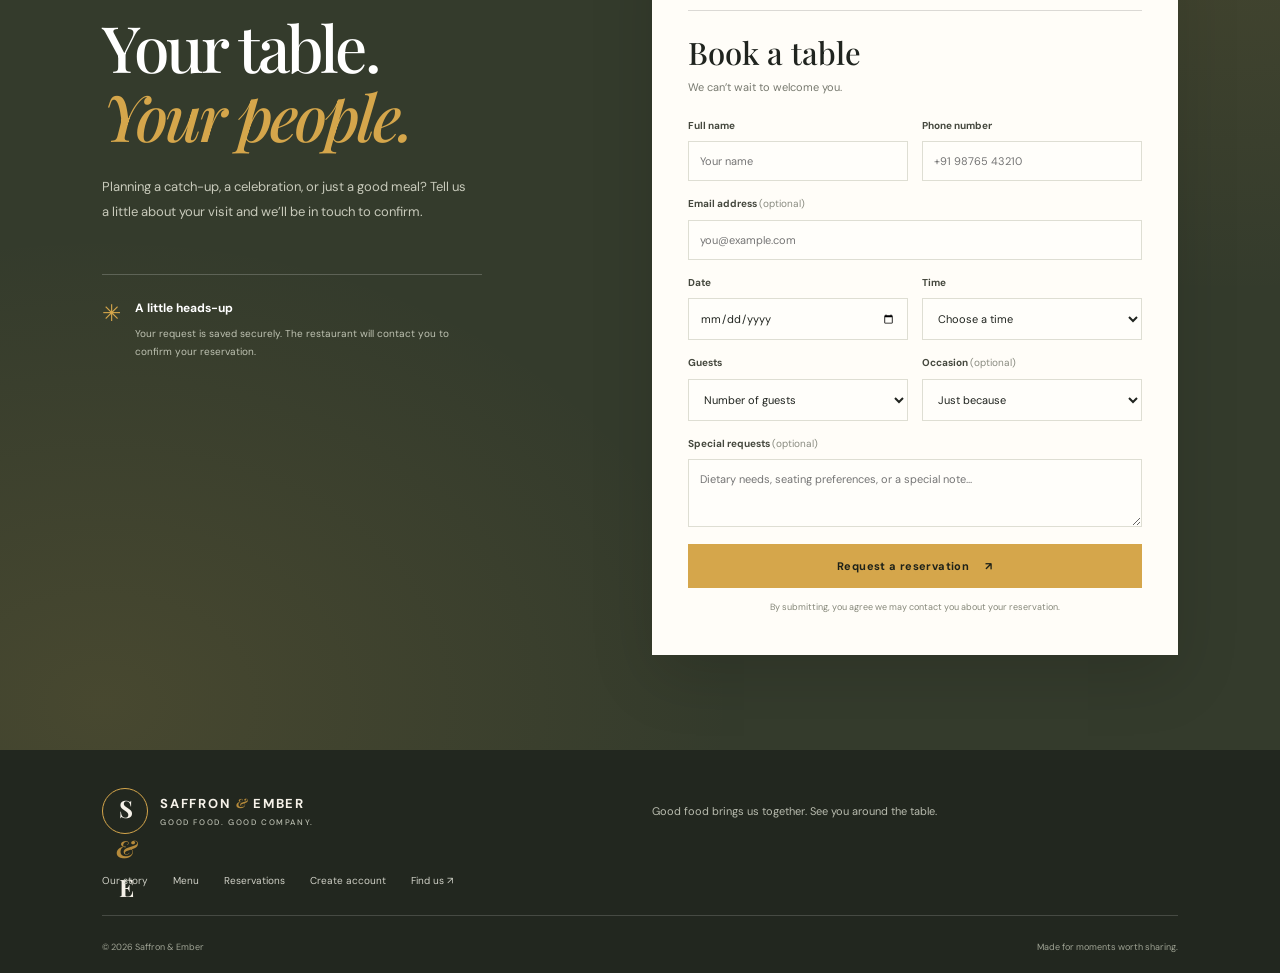
==== commit 5987d7f1: "adding Authentication" ====
--- a/index.html
+++ b/index.html
@@ -16,7 +16,7 @@
   <header class="site-header">
     <a class="brand" href="#home" aria-label="Saffron and Ember home"><span class="brand-mark">S<span>&</span>E</span><span class="brand-name">SAFFRON <i>&</i> EMBER<small>GOOD FOOD. GOOD COMPANY.</small></span></a>
     <button class="menu-toggle" id="menuToggle" aria-label="Open navigation" aria-expanded="false"><span></span><span></span></button>
-    <nav class="nav" id="mainNav"><a href="#story">Our story</a><a href="#menu">The menu</a><a href="#experience">The experience</a><a class="nav-cta" href="#booking">Book a table <span>↗</span></a></nav>
+    <nav class="nav" id="mainNav"><a href="#story">Our story</a><a href="#menu">The menu</a><a href="#experience">The experience</a><a href="signup.html">Create account</a><a class="nav-cta" href="#booking">Book a table <span>↗</span></a></nav>
   </header>
 
   <main>
@@ -63,6 +63,6 @@
       </form>
     </div></section>
   </main>
-  <footer class="footer"><a class="brand footer-brand" href="#home"><span class="brand-mark">S<span>&</span>E</span><span class="brand-name">SAFFRON <i>&</i> EMBER<small>GOOD FOOD. GOOD COMPANY.</small></span></a><p>Good food brings us together. See you around the table.</p><div class="footer-links"><a href="#story">Our story</a><a href="#menu">Menu</a><a href="#booking">Reservations</a><a href="https://www.google.com/maps" target="_blank" rel="noreferrer">Find us ↗</a></div><div class="footer-bottom"><span>© <span id="year"></span> Saffron & Ember</span><span>Made for moments worth sharing.</span></div></footer>
+  <footer class="footer"><a class="brand footer-brand" href="#home"><span class="brand-mark">S<span>&</span>E</span><span class="brand-name">SAFFRON <i>&</i> EMBER<small>GOOD FOOD. GOOD COMPANY.</small></span></a><p>Good food brings us together. See you around the table.</p><div class="footer-links"><a href="#story">Our story</a><a href="#menu">Menu</a><a href="#booking">Reservations</a><a href="signup.html">Create account</a><a href="https://www.google.com/maps" target="_blank" rel="noreferrer">Find us ↗</a></div><div class="footer-bottom"><span>© <span id="year"></span> Saffron & Ember</span><span>Made for moments worth sharing.</span></div></footer>
 </body>
 </html>
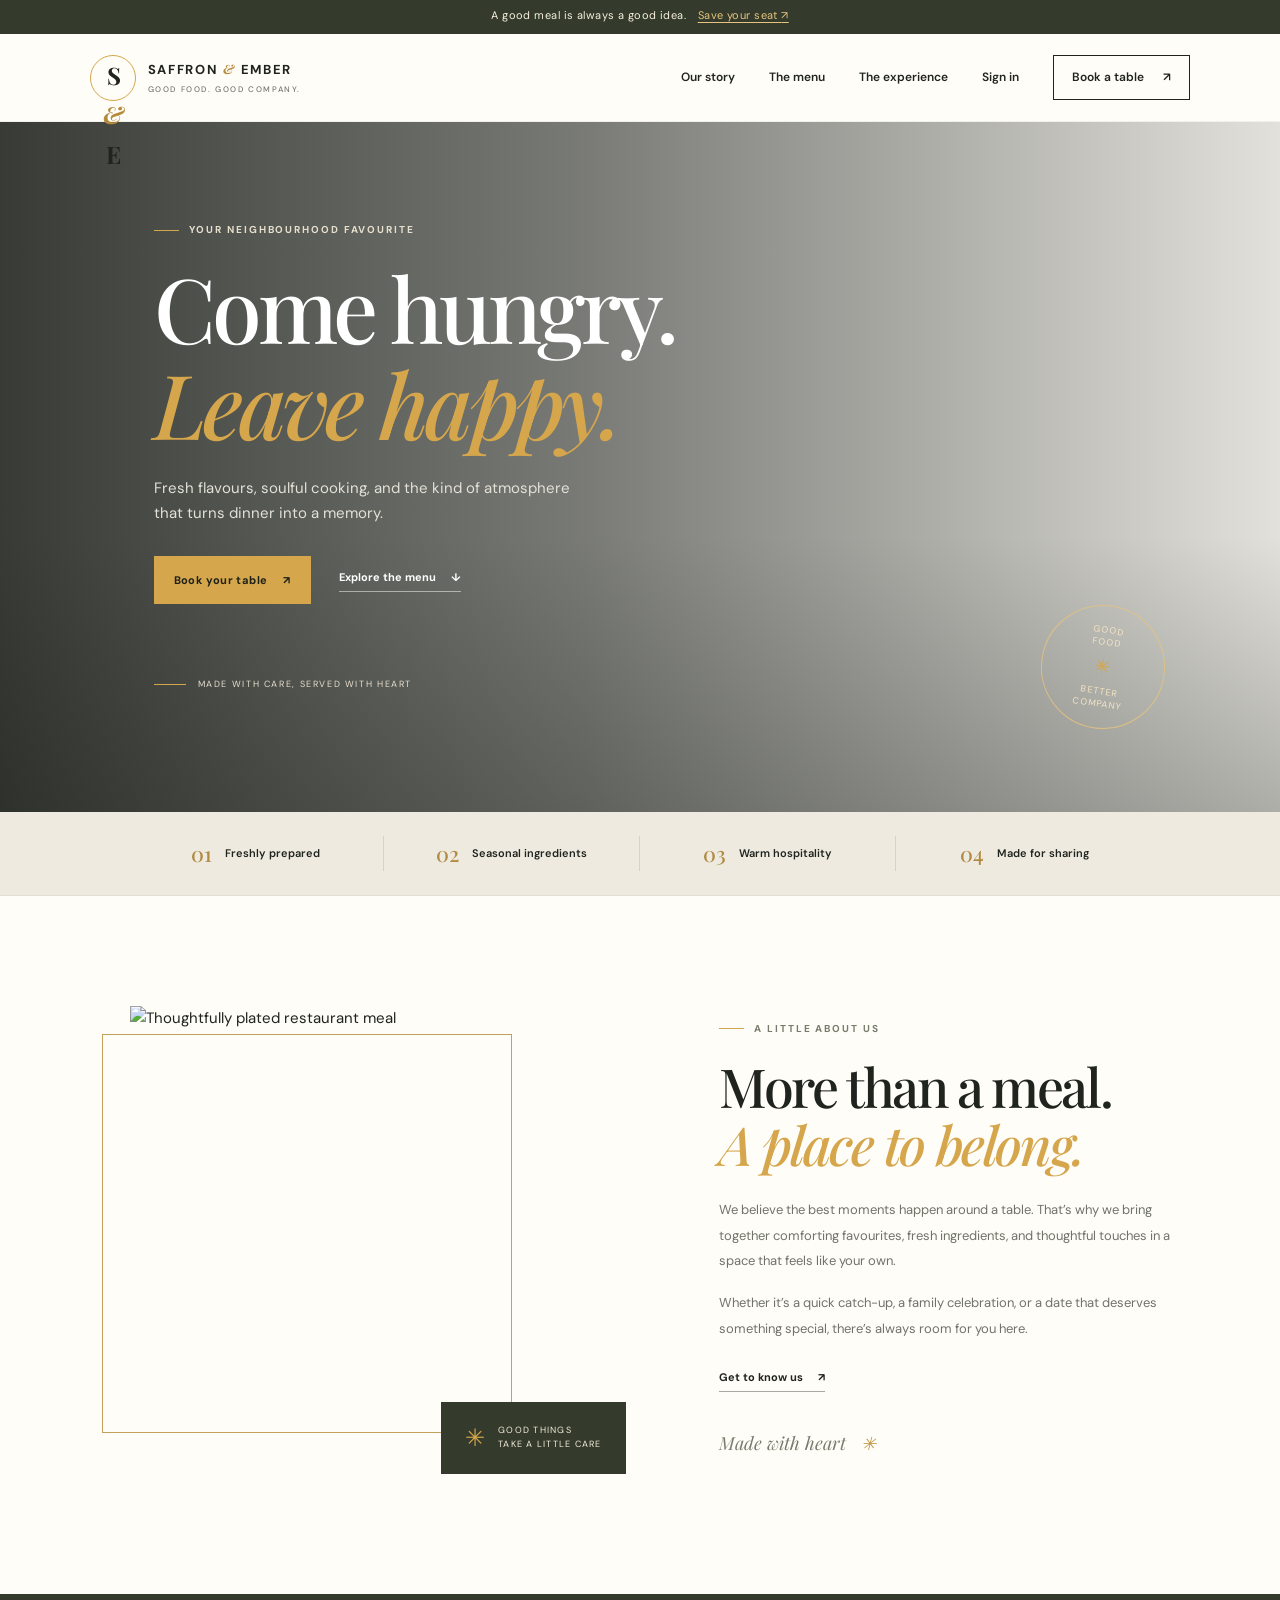
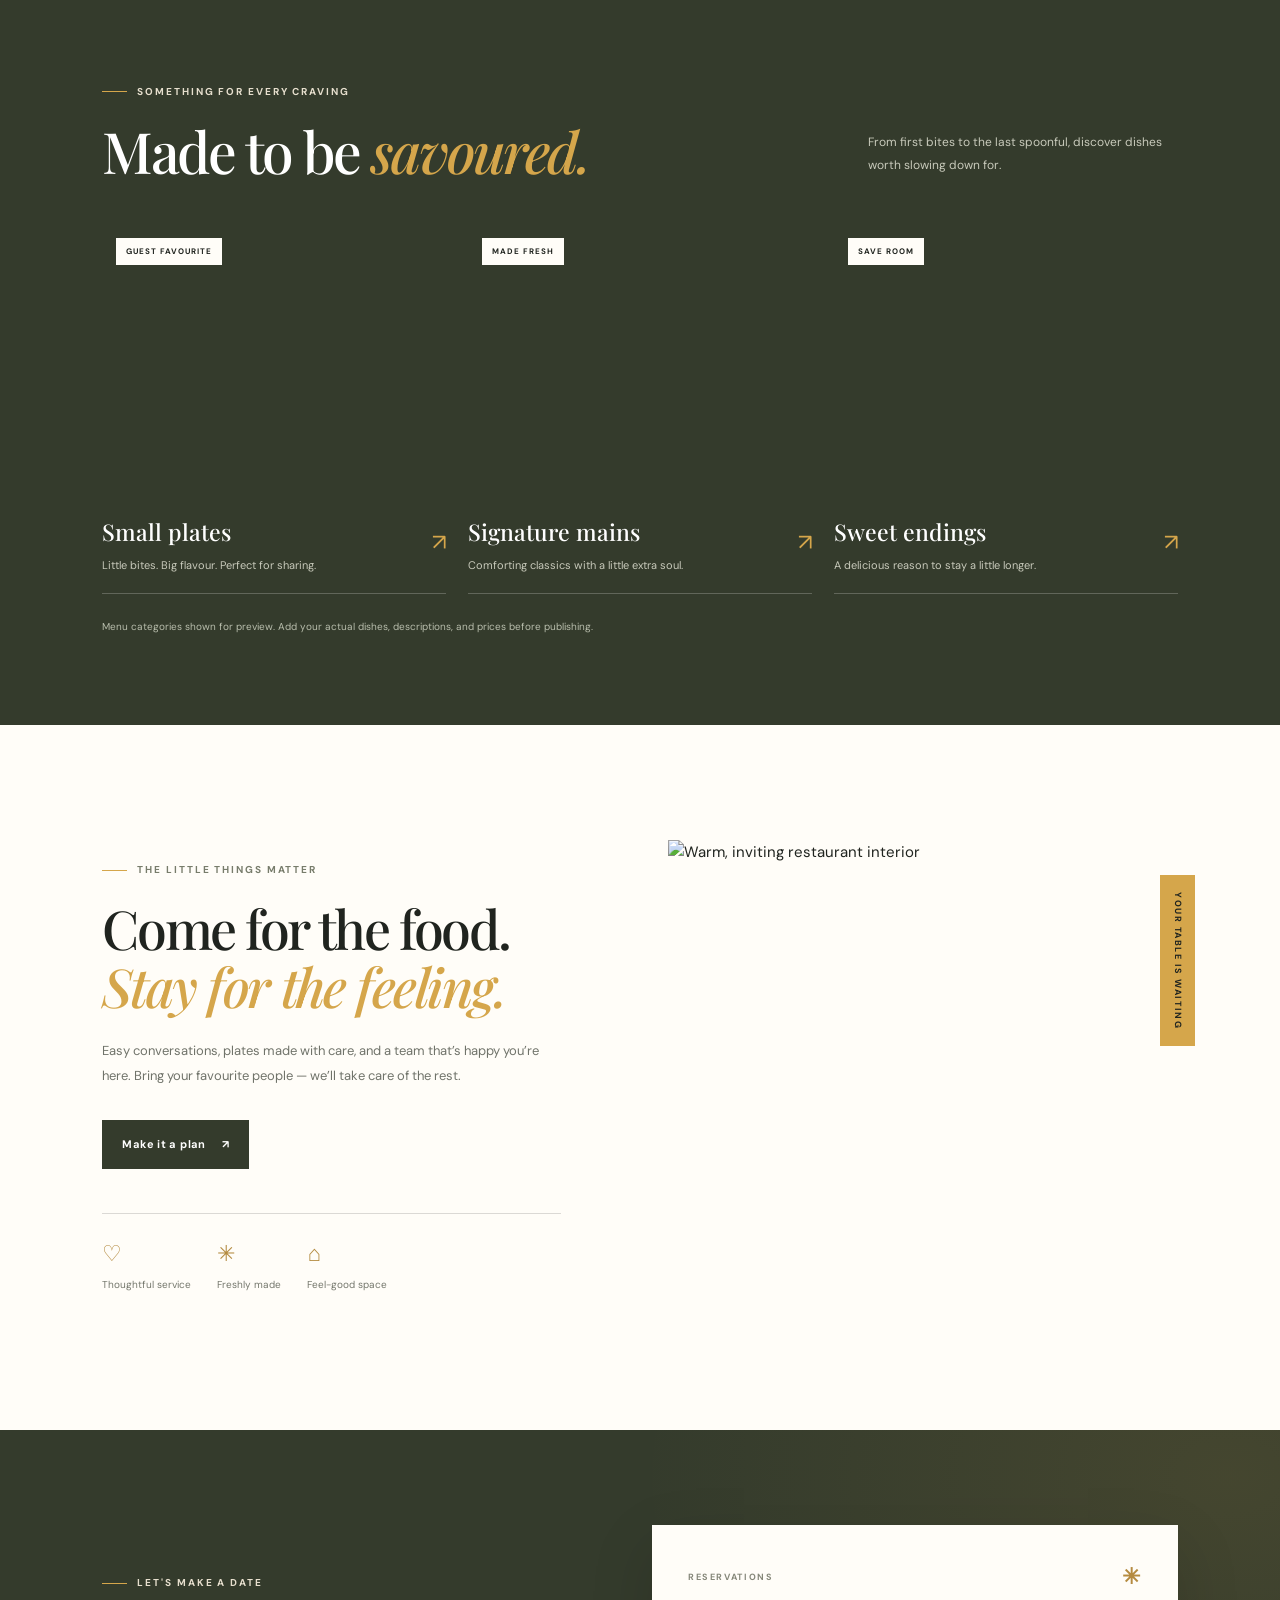
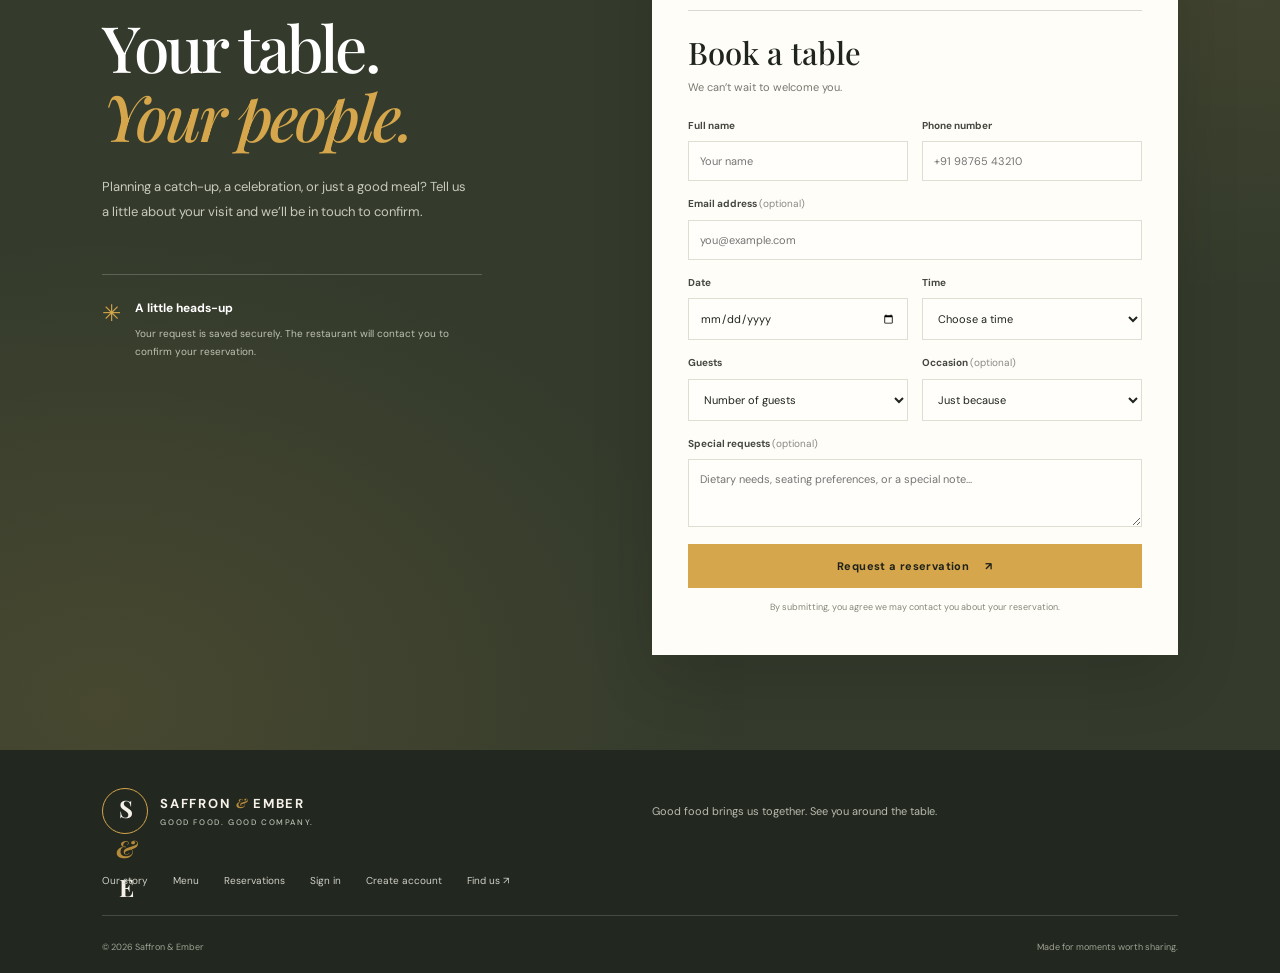
==== commit 1ea50980: "Add Supabase sign-in" ====
--- a/index.html
+++ b/index.html
@@ -9,6 +9,7 @@
   <link rel="preconnect" href="https://fonts.gstatic.com" crossorigin>
   <link href="https://fonts.googleapis.com/css2?family=DM+Sans:wght@400;500;600;700&family=Playfair+Display:wght@500;600;700&display=swap" rel="stylesheet">
   <link rel="stylesheet" href="style.css" />
+  <script src="auth-client.js" defer></script>
   <script src="script.js" defer></script>
 </head>
 <body>
@@ -16,7 +17,7 @@
   <header class="site-header">
     <a class="brand" href="#home" aria-label="Saffron and Ember home"><span class="brand-mark">S<span>&</span>E</span><span class="brand-name">SAFFRON <i>&</i> EMBER<small>GOOD FOOD. GOOD COMPANY.</small></span></a>
     <button class="menu-toggle" id="menuToggle" aria-label="Open navigation" aria-expanded="false"><span></span><span></span></button>
-    <nav class="nav" id="mainNav"><a href="#story">Our story</a><a href="#menu">The menu</a><a href="#experience">The experience</a><a href="signup.html">Create account</a><a class="nav-cta" href="#booking">Book a table <span>↗</span></a></nav>
+    <nav class="nav" id="mainNav"><a href="#story">Our story</a><a href="#menu">The menu</a><a href="#experience">The experience</a><a href="login.html" data-account-link>Sign in</a><button class="nav-signout" id="signOutButton" type="button" hidden>Sign out</button><a class="nav-cta" href="#booking">Book a table <span>↗</span></a></nav>
   </header>
 
   <main>
@@ -63,6 +64,6 @@
       </form>
     </div></section>
   </main>
-  <footer class="footer"><a class="brand footer-brand" href="#home"><span class="brand-mark">S<span>&</span>E</span><span class="brand-name">SAFFRON <i>&</i> EMBER<small>GOOD FOOD. GOOD COMPANY.</small></span></a><p>Good food brings us together. See you around the table.</p><div class="footer-links"><a href="#story">Our story</a><a href="#menu">Menu</a><a href="#booking">Reservations</a><a href="signup.html">Create account</a><a href="https://www.google.com/maps" target="_blank" rel="noreferrer">Find us ↗</a></div><div class="footer-bottom"><span>© <span id="year"></span> Saffron & Ember</span><span>Made for moments worth sharing.</span></div></footer>
+  <footer class="footer"><a class="brand footer-brand" href="#home"><span class="brand-mark">S<span>&</span>E</span><span class="brand-name">SAFFRON <i>&</i> EMBER<small>GOOD FOOD. GOOD COMPANY.</small></span></a><p>Good food brings us together. See you around the table.</p><div class="footer-links"><a href="#story">Our story</a><a href="#menu">Menu</a><a href="#booking">Reservations</a><a href="login.html">Sign in</a><a href="signup.html">Create account</a><a href="https://www.google.com/maps" target="_blank" rel="noreferrer">Find us ↗</a></div><div class="footer-bottom"><span>© <span id="year"></span> Saffron & Ember</span><span>Made for moments worth sharing.</span></div></footer>
 </body>
 </html>
--- a/style.css
+++ b/style.css
@@ -2,3 +2,5 @@
 @media(max-width:850px){.site-header{padding:0 5%;height:76px}.nav{gap:17px}.nav-cta{padding:10px 12px}.hero-content{padding-left:8%;padding-top:105px}.hero-stamp{right:6%;width:100px;height:100px}.section-wrap{width:88%}.story{gap:7%;padding-top:80px;padding-bottom:85px}.story-image{height:370px}.menu-photo{height:210px}.experience{gap:7%;padding:85px 0}.experience-image img{height:410px}.booking-layout{gap:6%}.booking-form{padding:28px 24px}.trust-strip{padding:22px 5%}.trust-strip span{font-size:10px}}
 @media(max-width:650px){.announcement{font-size:10px}.site-header{height:70px}.brand-mark{width:40px;height:40px;font-size:21px}.brand-name{font-size:11px}.menu-toggle{display:flex;flex-direction:column;gap:6px;border:0;background:none;padding:10px;z-index:12}.menu-toggle span{width:25px;height:1px;background:var(--ink);display:block}.nav{display:none;position:absolute;top:69px;left:0;right:0;background:var(--paper);padding:22px 6% 28px;flex-direction:column;align-items:stretch;gap:0;box-shadow:0 15px 25px rgba(0,0,0,.08)}.nav.open{display:flex}.nav>a{padding:14px 0;border-bottom:1px solid var(--line)}.nav .nav-cta{margin-top:12px;text-align:center;padding:13px}.hero{min-height:650px;height:80vh;max-height:790px}.hero-photo{background-position:59% center}.hero-shade{background:linear-gradient(90deg,rgba(17,21,16,.8),rgba(17,21,16,.26)),linear-gradient(0deg,rgba(17,21,16,.35),transparent)}.hero-content{padding:115px 7% 0}.hero h1{font-size:clamp(54px,13vw,76px)}.hero-copy{font-size:13px;max-width:330px}.hero-actions{align-items:flex-start;flex-direction:column;gap:20px}.hero-note{top:auto;bottom:-110px;font-size:8px}.hero-stamp{width:86px;height:86px;right:7%;bottom:6%;font-size:7px}.hero-stamp b{font-size:15px}.trust-strip{grid-template-columns:1fr 1fr;gap:0;padding:10px 5%}.trust-strip div{justify-content:flex-start;padding:14px 8px;border-bottom:1px solid #d8d2c5}.trust-strip div:nth-child(2){border-right:0}.trust-strip div:nth-child(3),.trust-strip div:nth-child(4){border-bottom:0}.trust-strip strong{font-size:18px}.story{grid-template-columns:1fr;gap:42px;padding-top:70px;padding-bottom:75px}.story-image-wrap{width:92%}.story-image{height:350px}.story h2,.experience h2{font-size:42px}.story-copy>p:not(.eyebrow){font-size:12px}.menu-section{padding:70px 0 55px}.section-heading{display:block;margin-bottom:30px}.section-heading h2{font-size:42px}.section-heading>p{margin-top:17px}.menu-grid{grid-template-columns:1fr;gap:28px}.menu-photo{height:270px}.menu-info h3{font-size:22px}.experience{grid-template-columns:1fr;gap:45px;padding:75px 0}.experience-image{width:93%;margin-left:auto}.experience-image img{height:360px}.experience-stats{gap:18px}.experience-stats span{font-size:9px}.booking-section{padding:65px 0}.booking-layout{grid-template-columns:1fr;gap:35px}.booking-intro{padding-top:0}.booking-intro h2{font-size:49px}.booking-intro>p:not(.eyebrow){font-size:12px}.booking-detail{margin-top:25px}.booking-form{padding:26px 20px}.form-row{gap:10px}.booking-form input,.booking-form select{padding:11px 8px;font-size:10px}.footer{grid-template-columns:1fr;padding:32px 6% 18px;gap:10px}.footer p{margin:4px 0 10px}.footer-links{grid-column:1;flex-wrap:wrap;gap:14px 22px}.footer-bottom{grid-column:1;gap:8px;flex-direction:column}.footer-bottom span:last-child{display:none}}
 @media(prefers-reduced-motion:reduce){html{scroll-behavior:auto}*,*::before,*::after{transition:none!important}}
+.nav-signout{border:0;background:transparent;padding:0;color:inherit;font:inherit;cursor:pointer}.nav-signout:hover{color:#a4772e}.nav-signout:disabled{opacity:.6;cursor:wait}
+@media(max-width:650px){.nav-signout{align-self:stretch;text-align:left;border-bottom:1px solid var(--line);padding:14px 0}}
